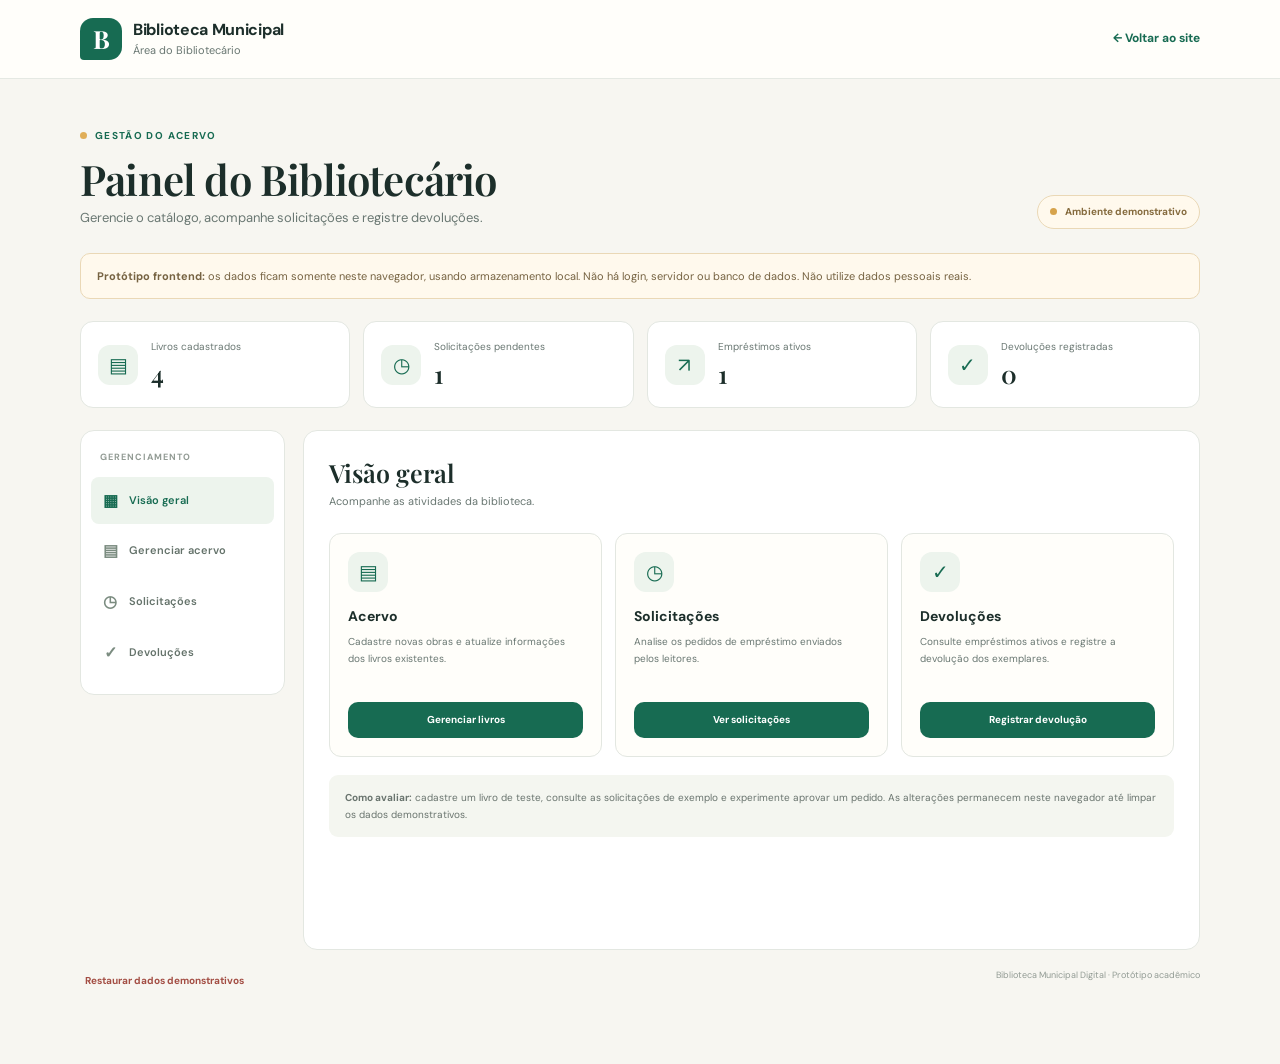
==== admin.html @ baf2055b "interface do bibliotecario" ====
<!DOCTYPE html>
<html lang="pt-BR">
<head>
  <meta charset="UTF-8">
  <meta name="viewport" content="width=device-width, initial-scale=1.0">
  <meta name="description" content="Área demonstrativa de administração da Biblioteca Municipal Digital.">
  <title>Área do Bibliotecário | Biblioteca Municipal</title>
  <link rel="stylesheet" href="css/style.css">
  <link rel="stylesheet" href="css/admin.css">
  <script src="js/admin.js" defer></script>
</head>
<body class="admin-body">
  <header class="site-header">
    <div class="container nav-wrap admin-nav-wrap">
      <a class="brand" href="index.html" aria-label="Voltar à Biblioteca Municipal Digital">
        <span class="brand-mark" aria-hidden="true">B</span>
        <span><strong>Biblioteca Municipal</strong><small>Área do Bibliotecário</small></span>
      </a>
      <a class="admin-exit" href="index.html">← Voltar ao site</a>
    </div>
  </header>

  <main class="container admin-main">
    <section class="admin-welcome">
      <div>
        <span class="eyebrow"><span class="eyebrow-dot"></span>GESTÃO DO ACERVO</span>
        <h1>Painel do Bibliotecário</h1>
        <p>Gerencie o catálogo, acompanhe solicitações e registre devoluções.</p>
      </div>
      <span class="demo-label"><span></span> Ambiente demonstrativo</span>
    </section>

    <div class="admin-warning" role="note">
      <strong>Protótipo frontend:</strong> os dados ficam somente neste navegador, usando armazenamento local.
      Não há login, servidor ou banco de dados. Não utilize dados pessoais reais.
    </div>

    <section class="admin-stats" aria-label="Resumo da biblioteca">
      <article class="admin-stat"><span class="stat-icon">▤</span><div><small>Livros cadastrados</small><strong id="statBooks">0</strong></div></article>
      <article class="admin-stat"><span class="stat-icon">◷</span><div><small>Solicitações pendentes</small><strong id="statPending">0</strong></div></article>
      <article class="admin-stat"><span class="stat-icon">↗</span><div><small>Empréstimos ativos</small><strong id="statActive">0</strong></div></article>
      <article class="admin-stat"><span class="stat-icon">✓</span><div><small>Devoluções registradas</small><strong id="statReturned">0</strong></div></article>
    </section>

    <section class="admin-workspace">
      <aside class="admin-sidebar" aria-label="Menu administrativo">
        <p class="sidebar-label">GERENCIAMENTO</p>
        <button class="admin-tab active" data-view="overview"><span>▦</span> Visão geral</button>
        <button class="admin-tab" data-view="books"><span>▤</span> Gerenciar acervo</button>
        <button class="admin-tab" data-view="requests"><span>◷</span> Solicitações</button>
        <button class="admin-tab" data-view="returns"><span>✓</span> Devoluções</button>
      </aside>

      <div class="admin-content">
        <section class="admin-view" id="view-overview">
          <div class="admin-section-heading">
            <div><h2>Visão geral</h2><p>Acompanhe as atividades da biblioteca.</p></div>
          </div>
          <div class="overview-grid">
            <article class="overview-card">
              <span class="overview-icon">▤</span><h3>Acervo</h3>
              <p>Cadastre novas obras e atualize informações dos livros existentes.</p>
              <button class="button button-primary" data-go="books">Gerenciar livros</button>
            </article>
            <article class="overview-card">
              <span class="overview-icon">◷</span><h3>Solicitações</h3>
              <p>Analise os pedidos de empréstimo enviados pelos leitores.</p>
              <button class="button button-primary" data-go="requests">Ver solicitações</button>
            </article>
            <article class="overview-card">
              <span class="overview-icon">✓</span><h3>Devoluções</h3>
              <p>Consulte empréstimos ativos e registre a devolução dos exemplares.</p>
              <button class="button button-primary" data-go="returns">Registrar devolução</button>
            </article>
          </div>
          <div class="admin-note">
            <strong>Como avaliar:</strong> cadastre um livro de teste, consulte as solicitações de exemplo
            e experimente aprovar um pedido. As alterações permanecem neste navegador até limpar os dados
            demonstrativos.
          </div>
        </section>

        <section class="admin-view hidden" id="view-books">
          <div class="admin-section-heading">
            <div><h2>Gerenciar acervo</h2><p>Cadastre, edite ou remova livros do catálogo demonstrativo.</p></div>
            <button class="button button-primary" id="showBookForm">+ Cadastrar livro</button>
          </div>

          <form class="admin-form hidden" id="bookForm">
            <div class="form-heading"><h3 id="bookFormTitle">Novo livro</h3><button type="button" class="text-button" id="cancelBookForm">Cancelar</button></div>
            <input type="hidden" id="editBookId">
            <div class="form-grid">
              <label>Título do livro<input id="bookTitle" required maxlength="100" placeholder="Ex.: A cidade e as estrelas"></label>
              <label>Autor<input id="bookAuthor" required maxlength="100" placeholder="Nome do autor"></label>
              <label>Categoria<input id="bookCategory" required maxlength="60" placeholder="Ex.: Ficção"></label>
              <label>Ano de publicação<input id="bookYear" type="number" min="1000" max="2100" required placeholder="2025"></label>
              <label>Tipo de acervo<select id="bookType"><option value="physical">Acervo físico</option><option value="digital">Leitura digital</option></select></label>
              <label>Disponibilidade<select id="bookAvailability"><option value="available">Disponível</option><option value="unavailable">Indisponível</option></select></label>
            </div>
            <label class="full-label">Descrição<textarea id="bookDescription" rows="3" maxlength="300" placeholder="Breve descrição da obra"></textarea></label>
            <div class="form-actions"><button class="button button-primary" type="submit">Salvar livro</button></div>
          </form>

          <div class="table-toolbar"><label class="admin-search">⌕ <input id="bookSearch" type="search" placeholder="Buscar título ou autor..."></label><span id="bookCount" class="muted-small"></span></div>
          <div class="table-wrap">
            <table class="admin-table">
              <thead><tr><th>Livro</th><th>Categoria</th><th>Tipo</th><th>Situação</th><th>Ações</th></tr></thead>
              <tbody id="booksTable"></tbody>
            </table>
          </div>
          <p class="empty-message hidden" id="booksEmpty">Nenhum livro encontrado.</p>
        </section>

        <section class="admin-view hidden" id="view-requests">
          <div class="admin-section-heading"><div><h2>Solicitações de empréstimo</h2><p>Analise os pedidos recebidos dos leitores.</p></div></div>
          <div class="filter-row"><label for="requestFilter">Exibir:</label><select id="requestFilter"><option value="all">Todas</option><option value="pending">Pendentes</option><option value="approved">Aprovadas</option><option value="rejected">Recusadas</option></select></div>
          <div class="table-wrap">
            <table class="admin-table">
              <thead><tr><th>Leitor</th><th>Livro</th><th>Data do pedido</th><th>Status</th><th>Ações</th></tr></thead>
              <tbody id="requestsTable"></tbody>
            </table>
          </div>
          <p class="empty-message hidden" id="requestsEmpty">Nenhuma solicitação nesta categoria.</p>
        </section>

        <section class="admin-view hidden" id="view-returns">
          <div class="admin-section-heading"><div><h2>Devoluções</h2><p>Consulte empréstimos aprovados e registre o retorno do exemplar.</p></div></div>
          <div class="table-wrap">
            <table class="admin-table">
              <thead><tr><th>Leitor</th><th>Livro</th><th>Data de retirada</th><th>Situação</th><th>Ação</th></tr></thead>
              <tbody id="returnsTable"></tbody>
            </table>
          </div>
          <p class="empty-message hidden" id="returnsEmpty">Não há empréstimos ativos para devolver.</p>
          <div class="returned-history">
            <h3>Últimas devoluções</h3>
            <div id="returnedList"></div>
          </div>
        </section>
      </div>
    </section>

    <div class="admin-bottom-actions">
      <button class="text-button danger-text" id="resetDemo">Restaurar dados demonstrativos</button>
      <span>Biblioteca Municipal Digital · Protótipo acadêmico</span>
    </div>
  </main>

  <div class="toast hidden" id="adminToast" role="status" aria-live="polite"></div>
</body>
</html>
---- css/style.css ----
@import url('https://fonts.googleapis.com/css2?family=DM+Sans:wght@400;500;600;700&family=Playfair+Display:wght@500;600;700&display=swap');

:root {
  --ink: #1c2e2a;
  --muted: #697772;
  --green: #176b52;
  --green-dark: #104c3b;
  --mint: #dcece3;
  --cream: #f7f6f1;
  --paper: #fffefa;
  --line: #e3e7e1;
  --gold: #e0ae58;
  --shadow: 0 14px 36px rgba(28, 46, 42, .08);
}

* { box-sizing: border-box; }
html { scroll-behavior: smooth; }
body { margin: 0; background: var(--paper); color: var(--ink); font-family: 'DM Sans', Arial, sans-serif; line-height: 1.6; }
a { color: inherit; text-decoration: none; }
button, input, select { font: inherit; }
button, a, input, select { -webkit-tap-highlight-color: transparent; }
button:focus-visible, a:focus-visible, input:focus-visible, select:focus-visible { outline: 3px solid #e0ae58; outline-offset: 3px; }
.container { width: min(1120px, calc(100% - 40px)); margin-inline: auto; }
.sr-only { position: absolute; width: 1px; height: 1px; padding: 0; margin: -1px; overflow: hidden; clip: rect(0,0,0,0); white-space: nowrap; border: 0; }

.site-header { position: sticky; top: 0; z-index: 10; background: rgba(255,254,250,.96); border-bottom: 1px solid rgba(227,231,225,.9); backdrop-filter: blur(12px); }
.nav-wrap { min-height: 78px; display: flex; align-items: center; gap: 34px; }
.brand { display: inline-flex; align-items: center; gap: 11px; flex-shrink: 0; }
.brand-mark { width: 42px; height: 42px; display: grid; place-items: center; border-radius: 13px 13px 13px 4px; background: var(--green); color: white; font-family: 'Playfair Display', Georgia, serif; font-size: 25px; font-weight: 700; }
.brand strong, .brand small { display: block; line-height: 1.15; }
.brand strong { font-size: 16px; letter-spacing: -.3px; }
.brand small { color: var(--muted); font-size: 11px; margin-top: 4px; }
.main-nav { display: flex; align-items: center; justify-content: center; gap: 27px; margin-left: auto; }
.main-nav a { color: #66736e; font-size: 13px; font-weight: 600; padding: 27px 0 24px; border-bottom: 3px solid transparent; }
.main-nav a:hover, .main-nav a.active { color: var(--green); border-color: var(--green); }
.nav-cta { color: var(--green); font-size: 13px; font-weight: 700; white-space: nowrap; }
.nav-cta span { margin-left: 5px; }
.menu-toggle { display: none; border: 1px solid var(--line); border-radius: 9px; background: white; color: var(--ink); padding: 7px 11px; }

.hero { background: var(--cream); overflow: hidden; }
.hero-grid { display: grid; grid-template-columns: 1.08fr .92fr; gap: 48px; align-items: center; min-height: 490px; padding-block: 62px 56px; }
.hero-copy { padding-block: 12px; }
.eyebrow { display: inline-flex; align-items: center; gap: 8px; color: var(--green); text-transform: uppercase; letter-spacing: 1.35px; font-size: 10px; font-weight: 700; }
.eyebrow-dot { width: 7px; height: 7px; border-radius: 50%; background: var(--gold); }
h1, h2, h3, p { margin-top: 0; }
.hero h1, .catalog-intro h1 { max-width: 590px; margin: 17px 0 18px; font-family: 'Playfair Display', Georgia, serif; font-size: clamp(40px, 5vw, 62px); line-height: 1.1; font-weight: 600; letter-spacing: -1.8px; }
.hero h1 em { color: var(--green); font-style: normal; }
.hero-copy > p { max-width: 490px; margin-bottom: 27px; color: var(--muted); font-size: 15px; line-height: 1.8; }
.hero-search { display: flex; align-items: center; gap: 11px; max-width: 570px; padding: 7px; background: white; border: 1px solid #e6e9e2; border-radius: 14px; box-shadow: 0 9px 24px rgba(30,57,45,.05); }
.search-icon { flex: 0 0 auto; color: #7c8c84; font-size: 25px; line-height: 1; transform: rotate(-15deg); }
.hero-search .search-icon { margin-left: 8px; }
.hero-search input, .catalog-search-wrap input { width: 100%; min-width: 0; border: 0; outline: 0; background: transparent; color: var(--ink); font-size: 12px; }
.button { display: inline-flex; justify-content: center; align-items: center; gap: 10px; border: 0; border-radius: 10px; padding: 12px 17px; cursor: pointer; font-size: 12px; font-weight: 700; transition: transform .18s ease, background .18s ease; }
.button:hover { transform: translateY(-1px); }
.button-primary { background: var(--green); color: white; white-space: nowrap; }
.button-primary:hover { background: var(--green-dark); }
.button-dark { background: var(--ink); color: white; }
.hero-note { margin-top: 16px; color: var(--muted); font-size: 11px; }
.hero-note span { display: inline-grid; place-items: center; width: 17px; height: 17px; margin-right: 5px; border-radius: 50%; background: var(--mint); color: var(--green); font-weight: 700; }

.hero-art { position: relative; height: 350px; max-width: 455px; width: 100%; margin-inline: auto; background: #e9eee5; border-radius: 48% 48% 22px 22px; overflow: hidden; }
.art-sun { position: absolute; width: 225px; height: 225px; top: 38px; left: 50%; transform: translateX(-50%); background: #d8e5d8; border-radius: 50%; }
.art-book { position: absolute; bottom: 59px; border-radius: 5px 10px 10px 5px; box-shadow: 10px 10px 16px rgba(20,47,36,.15); display: flex; align-items: center; justify-content: center; writing-mode: vertical-rl; }
.art-book-back { height: 190px; width: 72px; left: 20%; bottom: 68px; transform: rotate(-12deg); background: #d19b52; color: #fff9eb; }
.art-book-mid { height: 225px; width: 88px; left: 38%; bottom: 60px; transform: rotate(4deg); background: #245e4c; color: white; }
.art-book-front { height: 202px; width: 93px; left: 57%; bottom: 53px; transform: rotate(11deg); background: #f5e7c9; color: #265643; border-left: 8px solid #e0c99b; }
.art-book span { font-size: 9px; font-weight: 700; letter-spacing: 1.8px; }
.art-book-front b { position: absolute; bottom: 15px; writing-mode: horizontal-tb; font-family: 'Playfair Display', Georgia, serif; font-size: 19px; }
.art-spark { position: absolute; color: #b7833e; font-size: 25px; }
.spark-one { top: 64px; right: 18%; }.spark-two { top: 121px; left: 14%; font-size: 17px; }
.art-caption { position: absolute; bottom: 17px; left: 0; right: 0; text-align: center; color: #53685d; font-size: 10px; font-style: italic; }

.benefit-strip { border-bottom: 1px solid var(--line); background: #fffefa; }
.benefit-grid { display: grid; grid-template-columns: repeat(3, 1fr); padding-block: 24px; }
.benefit-item { display: flex; align-items: center; gap: 13px; padding: 4px 24px; border-right: 1px solid var(--line); }
.benefit-item:first-child { padding-left: 0; }.benefit-item:last-child { border-right: 0; }
.benefit-icon { display: grid; place-items: center; flex: 0 0 40px; height: 40px; border-radius: 12px; background: #edf4ed; color: var(--green); font-size: 22px; }
.benefit-item strong, .benefit-item small { display: block; }.benefit-item strong { font-size: 12px; }.benefit-item small { margin-top: 3px; color: var(--muted); font-size: 10px; }

.section { padding-block: 75px 84px; }
.section-heading { display: flex; align-items: end; justify-content: space-between; gap: 22px; margin-bottom: 28px; }
.section-heading h2, .how-section h2 { margin: 8px 0 7px; font-family: 'Playfair Display', Georgia, serif; font-size: 35px; line-height: 1.2; letter-spacing: -.7px; }
.section-heading p, .how-section p { margin-bottom: 0; color: var(--muted); font-size: 13px; }
.text-link { color: var(--green); font-size: 12px; font-weight: 700; white-space: nowrap; }
.text-link span { margin-left: 7px; }
.book-grid { display: grid; grid-template-columns: repeat(4, minmax(0, 1fr)); gap: 19px; }
.book-card { min-width: 0; overflow: hidden; background: white; border: 1px solid var(--line); border-radius: 14px; transition: transform .18s ease, box-shadow .18s ease; }
.book-card:hover { transform: translateY(-3px); box-shadow: var(--shadow); }
.cover-wrap { padding: 14px 14px 0; }
.book-cover { position: relative; display: flex; flex-direction: column; justify-content: space-between; height: 188px; padding: 16px 14px; overflow: hidden; border-radius: 8px 8px 4px 4px; color: white; background: var(--cover, #285b48); box-shadow: inset 5px 0 rgba(0,0,0,.1); }
.book-cover::after { content: ''; position: absolute; width: 145px; height: 145px; bottom: -54px; right: -34px; border: 1px solid rgba(255,255,255,.28); border-radius: 50%; box-shadow: 0 0 0 14px rgba(255,255,255,.07), 0 0 0 29px rgba(255,255,255,.05); }
.cover-kicker { font-size: 8px; font-weight: 700; letter-spacing: 1.6px; text-transform: uppercase; opacity: .8; }
.cover-title { position: relative; z-index: 1; max-width: 160px; font-family: 'Playfair Display', Georgia, serif; font-size: 21px; font-weight: 600; line-height: 1.13; }
.cover-author { position: relative; z-index: 1; font-size: 9px; opacity: .86; }
.book-info { padding: 15px 16px 17px; }
.book-category { color: var(--green); font-size: 9px; font-weight: 700; letter-spacing: .9px; text-transform: uppercase; }
.book-info h3 { margin: 5px 0 3px; font-family: 'Playfair Display', Georgia, serif; font-size: 18px; line-height: 1.25; }
.book-author { margin: 0 0 13px; color: var(--muted); font-size: 11px; }
.book-card-bottom { display: flex; align-items: center; justify-content: space-between; gap: 8px; border-top: 1px solid #f0f1ed; padding-top: 12px; }
.status-pill { display: inline-flex; align-items: center; gap: 5px; color: #327355; font-size: 9px; font-weight: 700; }
.status-pill::before { content: ''; width: 6px; height: 6px; background: #57a675; border-radius: 50%; }
.status-pill.physical { color: #7a6b4f; }.status-pill.physical::before { background: #c8a05a; }
.small-link { color: var(--green); font-size: 10px; font-weight: 700; white-space: nowrap; }
.small-link.disabled { color: #87918b; cursor: not-allowed; }

.how-section { background: #eaf0e8; padding-block: 66px 70px; }
.how-grid { display: grid; grid-template-columns: .9fr 1.1fr; align-items: center; gap: 95px; }
.how-section h2 { max-width: 360px; font-size: 38px; margin-top: 12px; margin-bottom: 13px; }
.how-section p { max-width: 395px; line-height: 1.8; margin-bottom: 23px; }
.steps-list { border-left: 1px solid #c9d9cb; padding-left: 30px; }
.step { position: relative; display: flex; gap: 19px; padding-block: 13px 17px; }
.step > span { color: var(--green); font-size: 11px; font-weight: 700; letter-spacing: 1px; }
.step h3 { margin: 0 0 3px; font-size: 14px; }.step p { font-size: 11px; margin: 0; }

.catalog-intro { padding-block: 56px 47px; background: var(--cream); text-align: center; }
.catalog-intro h1 { max-width: none; margin: 10px 0; font-size: clamp(37px, 4.5vw, 50px); letter-spacing: -1.2px; }
.catalog-intro p { margin: 0; color: var(--muted); font-size: 13px; }
.catalog-content { padding-block: 34px 77px; }
.catalog-toolbar { display: grid; grid-template-columns: minmax(230px, 1fr) 190px 180px auto; gap: 10px; padding: 12px; border: 1px solid var(--line); border-radius: 14px; background: #fff; box-shadow: 0 4px 18px rgba(30,57,45,.03); }
.catalog-search-wrap { display: flex; align-items: center; gap: 10px; padding: 0 9px; min-width: 0; }
.catalog-search-wrap input { font-size: 12px; }
.catalog-toolbar select { width: 100%; min-width: 0; padding: 11px 10px; color: #4c5b53; background: #fbfcf9; border: 1px solid var(--line); border-radius: 8px; font-size: 11px; }
.catalog-toolbar .button { align-self: stretch; }
.results-line { display: flex; justify-content: space-between; align-items: center; margin: 25px 0 18px; }
.results-line p { margin: 0; color: var(--muted); font-size: 12px; }.results-line p strong { color: var(--ink); }
.clear-filters { background: transparent; border: 0; color: var(--green); font-size: 11px; font-weight: 700; cursor: pointer; }
.catalog-book-grid { row-gap: 20px; }
.empty-state { text-align: center; padding: 55px 20px; border: 1px dashed #d5ded4; border-radius: 14px; background: #fbfcf9; }
.empty-state > span { color: var(--green); font-size: 32px; }.empty-state h2 { margin: 6px 0; font-family: 'Playfair Display', Georgia, serif; font-size: 25px; }.empty-state p { color: var(--muted); font-size: 12px; }
.hidden { display: none !important; }
.prototype-note { margin-top: 35px; padding: 14px 16px; color: #69746e; background: #f4f6f0; border-radius: 9px; font-size: 11px; }
.prototype-note strong { color: #3f5146; }

.reader-main { padding-block: 30px 80px; }
.back-link { display: inline-block; margin-bottom: 27px; color: var(--green); font-size: 12px; font-weight: 700; }
.reader-heading { display: flex; justify-content: space-between; align-items: end; gap: 25px; margin-bottom: 24px; }
.reader-heading h1 { margin: 8px 0 4px; font-family: 'Playfair Display', Georgia, serif; font-size: clamp(31px, 4vw, 43px); line-height: 1.16; letter-spacing: -.8px; }
.reader-author { margin: 0; color: var(--muted); font-size: 13px; }
.reader-tools { display: flex; flex-wrap: wrap; gap: 7px; }
.reader-tools button { min-width: 40px; border: 1px solid var(--line); border-radius: 8px; padding: 8px 11px; background: #fff; color: var(--ink); font-size: 11px; font-weight: 700; cursor: pointer; }
.reader-notice { display: flex; gap: 12px; align-items: start; padding: 13px 16px; margin-bottom: 22px; border: 1px solid #e9d9b9; border-radius: 10px; background: #fff9ed; color: #7c6644; }
.reader-notice > span { font-size: 16px; }.reader-notice p { margin: 0; font-size: 11px; line-height: 1.65; }
.reader-shell { border: 1px solid var(--line); border-radius: 15px; overflow: hidden; background: #f7f6f0; }
.reader-meta { display: flex; justify-content: space-between; gap: 15px; padding: 14px 21px; border-bottom: 1px solid var(--line); color: #68776e; font-size: 10px; }
.reading-page { max-width: 730px; min-height: 480px; margin: 27px auto; padding: 56px clamp(25px, 7vw, 80px) 45px; background: #fffefa; border: 1px solid #e9e6dc; box-shadow: 0 7px 20px rgba(30, 44, 35, .04); transition: background .2s ease, color .2s ease; }
.reading-page-top { padding-bottom: 16px; border-bottom: 1px solid #e5e8e0; color: #7a8c7f; font-size: 8px; letter-spacing: 1.7px; text-align: center; }
.reading-page h2 { margin: 32px 0 25px; color: #254d3c; font-family: 'Playfair Display', Georgia, serif; font-size: 29px; text-align: center; }
.reader-content { color: #343d37; font-family: 'Playfair Display', Georgia, serif; font-size: 17px; line-height: 1.95; }
.reader-content p { margin-bottom: 19px; text-indent: 1.5em; }
.reading-end { margin-top: 30px; color: #7f8b81; font-family: 'Playfair Display', Georgia, serif; font-size: 12px; font-style: italic; text-align: center; }
.reading-page.dark { background: #202b26; border-color: #35453b; color: #e4e8df; }.reading-page.dark .reading-page-top { border-color: #45564a; color: #a4b8a5; }.reading-page.dark h2 { color: #c7e0c9; }.reading-page.dark .reader-content { color: #e4e8df; }.reading-page.dark .reading-end { color: #a6b2a5; }
.reader-bottom { display: flex; align-items: center; justify-content: space-between; gap: 20px; padding: 15px 21px; border-top: 1px solid var(--line); color: var(--muted); font-size: 10px; }.reader-bottom a { color: var(--green); font-weight: 700; }
.reader-unavailable { text-align: center; padding: 45px 25px; }.reader-unavailable h2 { font-family: 'Playfair Display', Georgia, serif; }.reader-unavailable p { color: var(--muted); font-size: 13px; }

.site-footer { padding-block: 25px 17px; border-top: 1px solid var(--line); background: #fffefa; }
.footer-inner { display: flex; align-items: center; gap: 22px; }
.brand-footer .brand-mark { width: 35px; height: 35px; border-radius: 10px 10px 10px 3px; font-size: 21px; }.brand-footer strong { font-size: 13px; }.brand-footer small { font-size: 9px; }
.footer-inner > p { margin: 0 auto; color: var(--muted); font-size: 10px; }.footer-inner > a:last-child { color: var(--green); font-size: 10px; font-weight: 700; white-space: nowrap; }
.footer-disclaimer { padding-top: 15px; margin-top: 18px; border-top: 1px solid #f0f0ea; color: #89928a; font-size: 9px; text-align: center; }

@media (max-width: 900px) {
  .nav-wrap { gap: 18px; }.main-nav { gap: 17px; }.nav-cta { display: none; }
  .hero-grid { gap: 25px; }.hero h1 { font-size: 48px; }.hero-art { height: 315px; }
  .book-grid { grid-template-columns: repeat(2, minmax(0, 1fr)); }.book-cover { height: 220px; }
  .how-grid { gap: 45px; }.catalog-toolbar { grid-template-columns: minmax(0, 1fr) 1fr; }.catalog-search-wrap { min-height: 43px; }.catalog-toolbar .button { min-height: 42px; }
}
@media (max-width: 620px) {
  .container { width: min(100% - 30px, 1120px); }
  .nav-wrap { position: relative; min-height: 68px; gap: 12px; flex-wrap: wrap; }.brand-mark { width: 38px; height: 38px; }.brand strong { font-size: 14px; }.brand small { font-size: 10px; }
  .menu-toggle { display: block; margin-left: auto; }.main-nav { display: none; flex: 0 0 100%; align-items: stretch; margin: 0; padding: 0 0 13px; gap: 0; flex-direction: column; }.main-nav.open { display: flex; }.main-nav a { padding: 11px 4px; border-bottom: 0; }.main-nav a.active { color: var(--green-dark); }
  .hero-grid { grid-template-columns: 1fr; padding-block: 43px 34px; gap: 28px; }.hero h1 { font-size: 43px; }.hero-copy > p { font-size: 13px; }.hero-search { gap: 7px; }.hero-search input { font-size: 11px; }.hero-search .button { padding: 11px 12px; font-size: 11px; }
  .hero-art { max-width: 380px; height: 280px; }.art-book-back { height: 155px; }.art-book-mid { height: 190px; }.art-book-front { height: 171px; }
  .benefit-grid { grid-template-columns: 1fr; padding-block: 10px; }.benefit-item, .benefit-item:first-child { padding: 13px 0; border-right: 0; border-bottom: 1px solid var(--line); }.benefit-item:last-child { border-bottom: 0; }.benefit-icon { flex-basis: 36px; height: 36px; }
  .section { padding-block: 49px 54px; }.section-heading { align-items: start; flex-direction: column; margin-bottom: 22px; }.section-heading h2, .how-section h2 { font-size: 30px; }
  .book-grid { gap: 12px; }.cover-wrap { padding: 9px 9px 0; }.book-cover { height: 172px; padding: 12px 10px; }.cover-title { font-size: 17px; }.book-info { padding: 11px 11px 13px; }.book-info h3 { font-size: 16px; }.book-author { font-size: 10px; }.book-card-bottom { flex-wrap: wrap; gap: 7px; }
  .how-section { padding-block: 47px; }.how-grid { grid-template-columns: 1fr; gap: 32px; }.steps-list { padding-left: 18px; }
  .catalog-intro { padding-block: 42px 34px; }.catalog-intro h1 { font-size: 38px; }.catalog-content { padding-block: 22px 50px; }.catalog-toolbar { grid-template-columns: 1fr; padding: 9px; gap: 8px; }.catalog-search-wrap { min-height: 42px; }.catalog-toolbar select { min-height: 42px; }.results-line { margin-top: 20px; }
  .reader-main { padding-top: 23px; }.reader-heading { align-items: start; flex-direction: column; gap: 15px; }.reader-tools { width: 100%; }.reader-tools button { flex: 1; }.reading-page { margin: 12px; padding: 31px 22px; min-height: 400px; }.reading-page h2 { font-size: 25px; }.reader-content { font-size: 16px; }.reader-bottom, .reader-meta { padding-inline: 13px; }.reader-bottom { align-items: start; flex-direction: column; gap: 7px; }
  .footer-inner { flex-wrap: wrap; gap: 15px; }.footer-inner > p { order: 3; flex: 0 0 100%; }.footer-inner > a:last-child { margin-left: auto; }
}

.btn-ler {
    display: inline-flex;
    align-items: center;
    justify-content: center;
    gap: 10px;

    padding: 12px 20px;
    margin-top: 12px;

    background-color: #315c45;
    color: #ffffff;
    text-decoration: none;

    font-size: 10px;
    font-weight: 600;

    border-radius: 8px;
    border: 1px solid #47775c;

    transition: background-color 0.2s ease,
                transform 0.2s ease;
}

.btn-ler:hover {
    background-color: #244735;
    transform: translateY(-2px);
}

.btn-ler:focus-visible {
    outline: 3px solid #82b995;
    outline-offset: 3px;
}

.pdf-viewer {
  display: block;
  width: 100%;
  height: 75vh;
  min-height: 600px;
  border: none;
  background-color: #ffffff;
}

.pdf-open-link {
  margin-top: 16px;
  text-align: center;
}

.pdf-container {
  position: relative;
  width: 100%;
  height: 75vh;
  min-height: 600px;
  overflow: hidden;
  background-color: #fff;
}

.pdf-viewer {
  display: block;
  width: 100%;
  height: 100%;
  border: none;
}

.pdf-watermark {
  position: absolute;
  top: 50%;
  left: 50%;
  width: 180px;
  max-width: 35%;
  height: auto;
  opacity: 0.12;
  transform: translate(-50%, -50%);
  pointer-events: none;
  user-select: none;
}

.pdf-container {
  width: 100%;
  height: 75vh;
  min-height: 600px;
  background: #ffffff;
  border-radius: 8px;
  overflow: hidden;
}

.pdf-viewer {
  display: block;
  width: 100%;
  height: 100%;
  border: none;
}

.pdf-open-link {
  margin-top: 16px;
  text-align: center;
}
---- css/admin.css ----
/* Estilos exclusivos da Área do Bibliotecário */
.admin-body { background: var(--cream); min-height: 100vh; }
.admin-nav-wrap { justify-content: space-between; }
.admin-exit { color: var(--green); font-size: 12px; font-weight: 700; }
.admin-main { padding-block: 42px 70px; }
.admin-welcome { display:flex; justify-content:space-between; align-items:end; gap:20px; margin-bottom:24px; }
.admin-welcome h1 { margin:8px 0 5px; font:600 clamp(30px,4vw,42px)/1.15 'Playfair Display',Georgia,serif; letter-spacing:-.8px; }
.admin-welcome p { margin:0; color:var(--muted); font-size:13px; }
.demo-label { display:inline-flex; align-items:center; gap:8px; padding:8px 12px; border:1px solid #ead8b6; border-radius:999px; color:#856b3e; background:#fff9ed; font-size:10px; font-weight:700; white-space:nowrap; }
.demo-label span { width:7px; height:7px; border-radius:50%; background:#d6a34c; }
.admin-warning { padding:13px 16px; margin-bottom:22px; border:1px solid #ead8b6; border-radius:10px; background:#fff9ed; color:#766342; font-size:11px; line-height:1.7; }
.admin-stats { display:grid; grid-template-columns:repeat(4,minmax(0,1fr)); gap:13px; margin-bottom:22px; }
.admin-stat { display:flex; align-items:center; gap:13px; padding:17px; border:1px solid var(--line); border-radius:13px; background:#fff; }
.stat-icon,.overview-icon { display:grid; place-items:center; width:40px; height:40px; flex:0 0 40px; border-radius:12px; background:#edf4ed; color:var(--green); font-size:20px; }
.admin-stat small,.admin-stat strong { display:block; }
.admin-stat small { color:var(--muted); font-size:10px; }
.admin-stat strong { margin-top:2px; font:600 25px 'Playfair Display',Georgia,serif; }
.admin-workspace { display:grid; grid-template-columns:205px minmax(0,1fr); gap:18px; align-items:start; }
.admin-sidebar,.admin-content { border:1px solid var(--line); border-radius:14px; background:#fff; }
.admin-sidebar { padding:15px 10px; }
.sidebar-label { margin:4px 9px 12px; color:#929b94; font-size:9px; font-weight:700; letter-spacing:1px; }
.admin-tab { display:flex; align-items:center; gap:10px; width:100%; padding:11px 10px; margin:3px 0; border:0; border-radius:8px; background:transparent; color:#65736b; text-align:left; font-size:11px; font-weight:600; cursor:pointer; }
.admin-tab span { width:18px; color:#7b8c80; font-size:16px; text-align:center; }
.admin-tab:hover,.admin-tab.active { background:#edf4ed; color:var(--green); }
.admin-tab.active span { color:var(--green); }
.admin-content { min-height:520px; padding:25px; }
.admin-section-heading { display:flex; align-items:center; justify-content:space-between; gap:15px; margin-bottom:22px; }
.admin-section-heading h2 { margin:0 0 4px; font:600 25px 'Playfair Display',Georgia,serif; }
.admin-section-heading p { margin:0; color:var(--muted); font-size:11px; }
.overview-grid { display:grid; grid-template-columns:repeat(3,minmax(0,1fr)); gap:13px; }
.overview-card { padding:18px; border:1px solid var(--line); border-radius:12px; background:#fffefa; }
.overview-card h3 { margin:13px 0 6px; font-size:14px; }
.overview-card p { min-height:54px; margin:0 0 15px; color:var(--muted); font-size:10px; line-height:1.7; }
.overview-card .button { width:100%; padding:10px; font-size:10px; }
.admin-note { margin-top:18px; padding:14px 16px; border-radius:9px; background:#f4f6f0; color:#69746e; font-size:10px; line-height:1.7; }
.admin-form { padding:18px; margin-bottom:20px; border:1px solid #dce8dd; border-radius:12px; background:#fbfdf9; }
.form-heading { display:flex; justify-content:space-between; align-items:center; margin-bottom:14px; }
.form-heading h3 { margin:0; font:600 18px 'Playfair Display',Georgia,serif; }
.form-grid { display:grid; grid-template-columns:repeat(2,minmax(0,1fr)); gap:12px; }
.admin-form label { display:flex; flex-direction:column; gap:6px; color:#58675e; font-size:10px; font-weight:700; }
.admin-form input,.admin-form select,.admin-form textarea,.filter-row select { width:100%; padding:10px 11px; border:1px solid var(--line); border-radius:8px; background:#fff; color:var(--ink); font:400 11px 'DM Sans',Arial,sans-serif; }
.admin-form textarea { resize:vertical; }
.full-label { margin-top:12px; }
.form-actions { display:flex; justify-content:flex-end; margin-top:14px; }
.text-button { padding:5px; border:0; background:transparent; color:var(--green); font-size:10px; font-weight:700; cursor:pointer; }
.table-toolbar { display:flex; justify-content:space-between; align-items:center; gap:12px; margin-bottom:12px; }
.admin-search { display:flex; align-items:center; gap:8px; width:min(330px,100%); padding:8px 10px; border:1px solid var(--line); border-radius:8px; color:#849188; }
.admin-search input { width:100%; border:0; outline:0; color:var(--ink); font:400 11px 'DM Sans',Arial,sans-serif; }
.muted-small { color:var(--muted); font-size:10px; }
.table-wrap { width:100%; overflow-x:auto; }
.admin-table { width:100%; border-collapse:collapse; text-align:left; white-space:nowrap; }
.admin-table th { padding:11px 10px; border-bottom:1px solid var(--line); color:#87928a; font-size:9px; font-weight:700; text-transform:uppercase; letter-spacing:.5px; }
.admin-table td { padding:13px 10px; border-bottom:1px solid #eff1ed; color:#526158; font-size:10px; }
.admin-table td:first-child { color:var(--ink); font-weight:700; }
.table-actions { display:flex; gap:10px; }
.table-actions button { padding:3px 0; border:0; background:none; color:var(--green); font-size:10px; font-weight:700; cursor:pointer; }
.table-actions .delete-action { color:#a34d43; }
.status-tag { display:inline-block; padding:4px 8px; border-radius:999px; background:#f1f3ef; color:#68756c; font-size:9px; font-weight:700; }
.status-tag.pending { background:#fff5df; color:#987238; }
.status-tag.approved { background:#e9f4ec; color:#327355; }
.status-tag.rejected { background:#f9ecea; color:#a34d43; }
.status-tag.returned { background:#edf0f5; color:#5c6b83; }
.filter-row { display:flex; align-items:center; gap:9px; margin-bottom:14px; color:var(--muted); font-size:10px; }
.filter-row select { width:auto; min-width:150px; padding:7px 10px; }
.empty-message { padding:25px; color:var(--muted); text-align:center; font-size:11px; }
.returned-history { margin-top:28px; padding-top:18px; border-top:1px solid var(--line); }
.returned-history h3 { margin:0 0 12px; font:600 18px 'Playfair Display',Georgia,serif; }
.returned-item { display:flex; justify-content:space-between; gap:12px; padding:9px 0; border-bottom:1px solid #f0f1ed; color:var(--muted); font-size:10px; }
.admin-bottom-actions { display:flex; justify-content:space-between; gap:15px; margin-top:18px; color:#929b94; font-size:9px; }
.danger-text { color:#a34d43; }
.toast { position:fixed; right:22px; bottom:22px; z-index:30; max-width:min(360px,calc(100% - 30px)); padding:13px 17px; border-radius:10px; background:#1c2e2a; color:#fff; box-shadow:var(--shadow); font-size:11px; }
@media(max-width:900px) {
  .admin-stats { grid-template-columns:repeat(2,minmax(0,1fr)); }
  .admin-workspace { grid-template-columns:1fr; }
  .admin-sidebar { display:flex; flex-wrap:wrap; gap:4px; }
  .sidebar-label { flex:0 0 100%; }
  .admin-tab { width:auto; flex:1 1 auto; justify-content:center; }
  .overview-grid { grid-template-columns:1fr; }
  .overview-card p { min-height:0; }
}
@media(max-width:620px) {
  .admin-main { padding-top:27px; }
  .admin-welcome { align-items:start; flex-direction:column; }
  .admin-stats { gap:8px; }
  .admin-stat { padding:12px; gap:9px; }
  .stat-icon { width:33px; height:33px; flex-basis:33px; }
  .admin-stat small { font-size:9px; }
  .admin-stat strong { font-size:21px; }
  .admin-content { padding:16px 12px; }
  .admin-section-heading { align-items:start; flex-direction:column; }
  .admin-section-heading .button { width:100%; }
  .admin-tab { flex-basis:calc(50% - 4px); justify-content:flex-start; }
  .form-grid { grid-template-columns:1fr; }
  .admin-bottom-actions { flex-direction:column; }
}
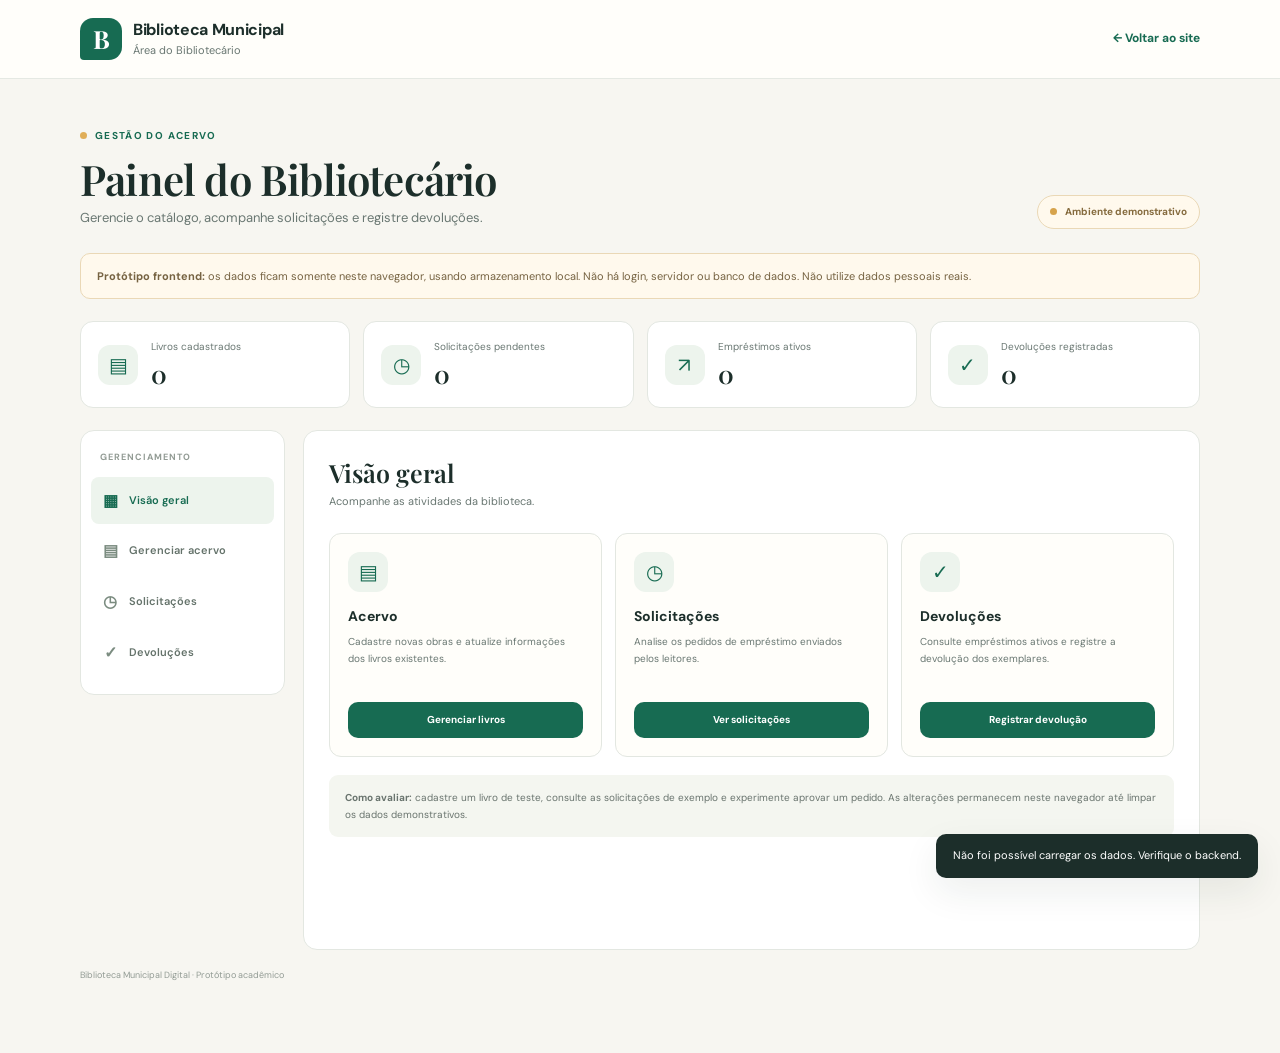
==== commit 585f1040: "Adicionando backend e integração com banco de dados" ====
--- a/admin.html
+++ b/admin.html
@@ -98,6 +98,11 @@
               <label>Disponibilidade<select id="bookAvailability"><option value="available">Disponível</option><option value="unavailable">Indisponível</option></select></label>
             </div>
             <label class="full-label">Descrição<textarea id="bookDescription" rows="3" maxlength="300" placeholder="Breve descrição da obra"></textarea></label>
+            <label class="full-label">Endereço do PDF (para livros digitais)<input
+             id="bookPdfUrl"
+             type="text"
+             placeholder="Ex.: pdf/meu-livro.pdf">
+            </label>
             <div class="form-actions"><button class="button button-primary" type="submit">Salvar livro</button></div>
           </form>
 
